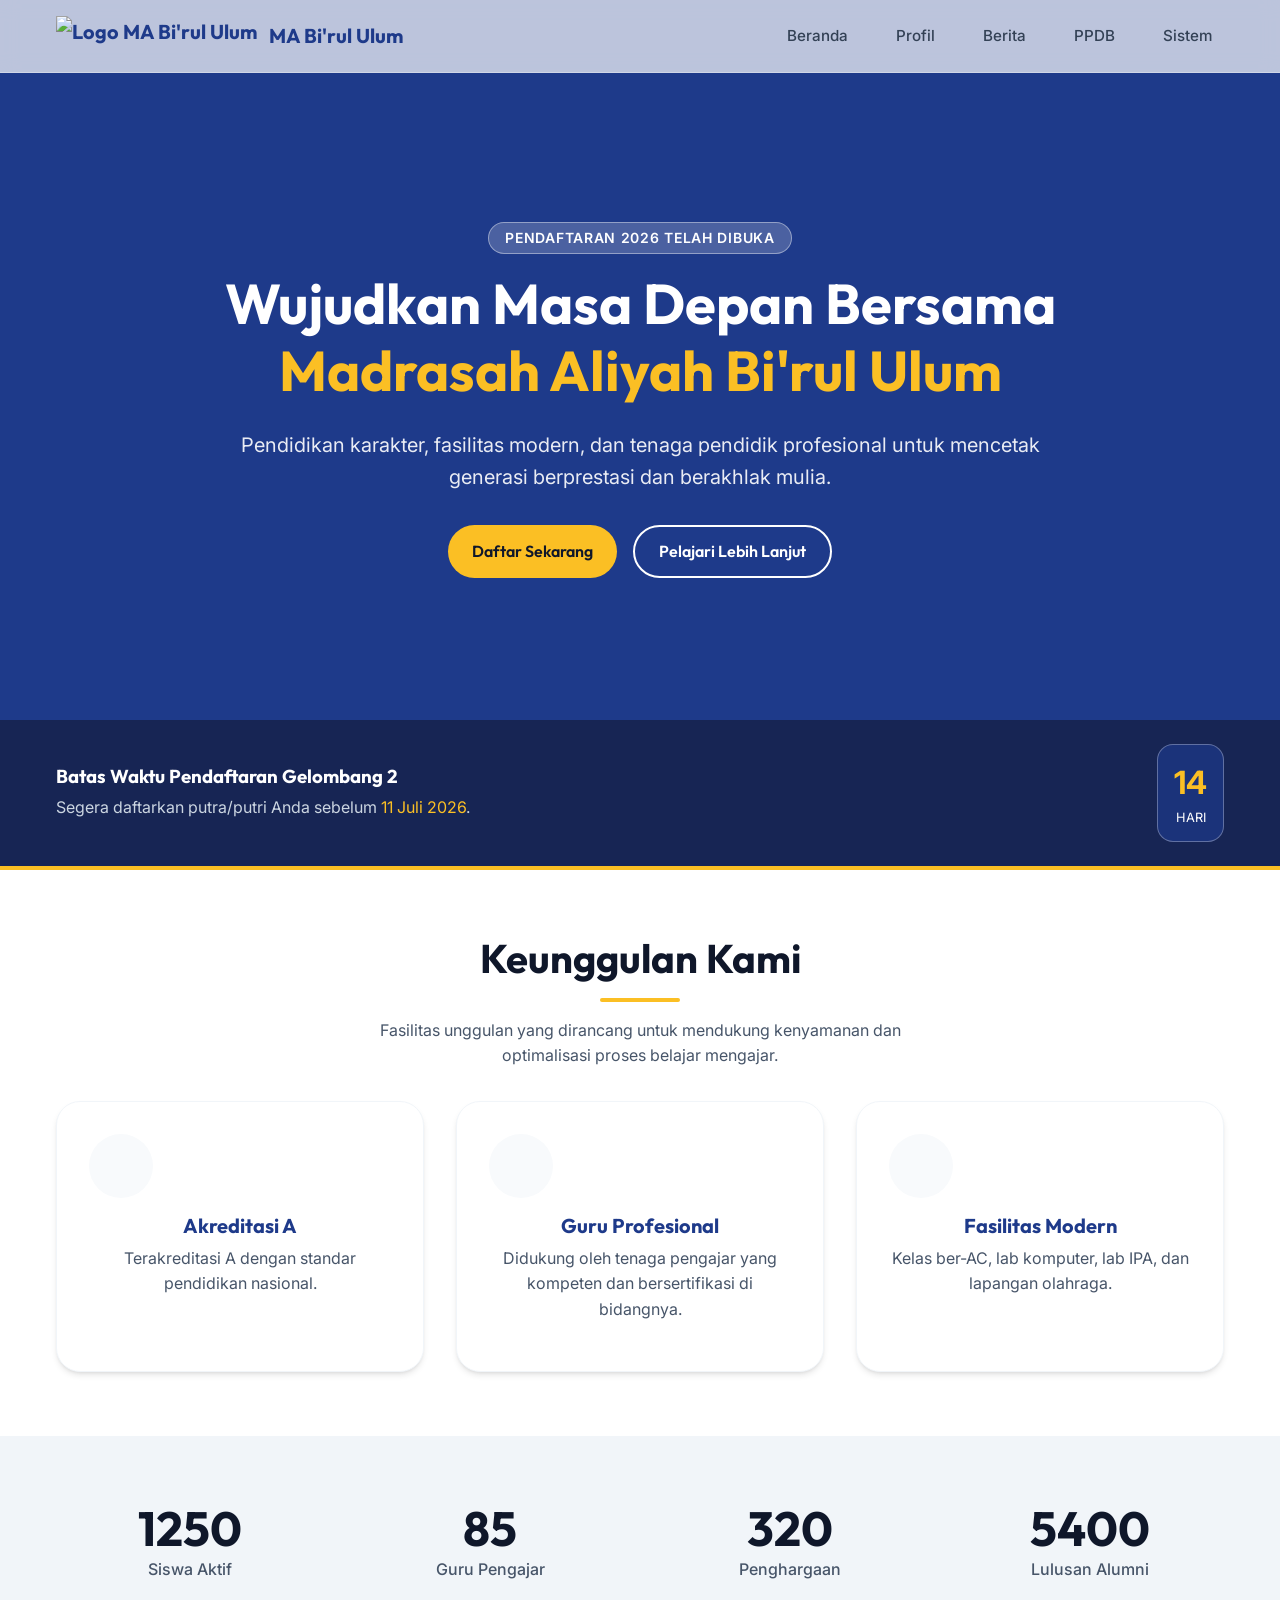
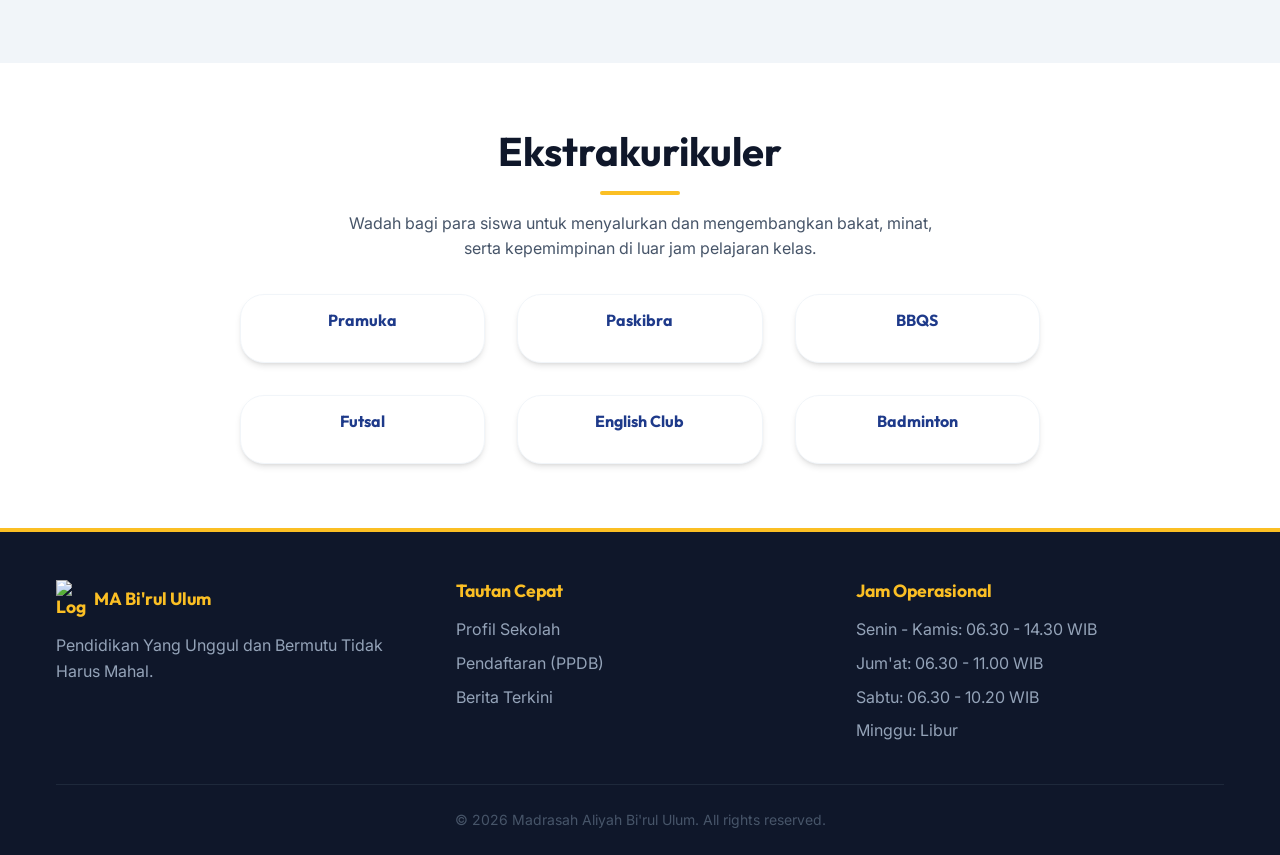
==== index.html @ 21205723 "perubahan" ====
<!DOCTYPE html>
<html lang="id">
<head>
  <meta charset="UTF-8">
  <meta name="viewport" content="width=device-width, initial-scale=1.0">
  <title>MA Bi'rul Ulum | Website Resmi Madrasah</title>
  <meta name="description" content="Pendidikan karakter, fasilitas modern, dan tenaga pendidik profesional untuk mencetak generasi berprestasi dan berakhlak mulia.">
  
  <!-- CSS -->
  <link rel="stylesheet" href="assets/css/variables.css">
  <link rel="stylesheet" href="assets/css/reset.css">
  <link rel="stylesheet" href="assets/css/layout.css">
  <link rel="stylesheet" href="assets/css/components.css">
  <link rel="stylesheet" href="assets/css/animations.css">
  <link rel="stylesheet" href="assets/css/pages/home.css">

  <!-- Phosphor Icons (Optional for icons, using CDN for now since it's just a font) -->
  <script src="https://unpkg.com/@phosphor-icons/web"></script>
</head>
<body>

  <!-- NAVBAR -->
  <nav class="navbar" id="navbar">
    <div class="container">
      <a href="index.html" class="nav-brand">
        <img src="https://res.cloudinary.com/dkfcuwuas/image/upload/q_auto,f_auto/icon-mabu_yuwogg.png" alt="Logo MA Bi'rul Ulum">
        <span>MA Bi'rul Ulum</span>
      </a>
      <div class="nav-menu">
        <a href="index.html" class="nav-link">Beranda</a>
        <a href="profil.html" class="nav-link">Profil</a>
        <a href="berita.html" class="nav-link">Berita</a>
        <a href="ppdb.html" class="nav-link">PPDB</a>
        <a href="administrasi/index.html" class="nav-link">Sistem</a>
      </div>
    </div>
  </nav>

  <main>
    <!-- HERO SECTION -->
    <section class="hero section section-dark hero-bg-animate" style="background-image: linear-gradient(rgba(30,58,138,0.9), rgba(30,58,138,0.8)), url('https://res.cloudinary.com/dkfcuwuas/image/upload/q_auto,f_auto/bg-school_mbrtla.jpg'); background-size: cover; padding-top: calc(var(--space-16) + 80px); min-height: 80vh; display: flex; align-items: center; justify-content: center; text-align: center;">
      <div class="container animate-fade-up">
        <div class="badge badge-glass mb-4">PENDAFTARAN 2026 TELAH DIBUKA</div>
        <h1 style="font-size: 3.5rem; margin-bottom: var(--space-6);">Wujudkan Masa Depan Bersama <br><span class="text-secondary">Madrasah Aliyah Bi'rul Ulum</span></h1>
        <p style="font-size: 1.25rem; max-width: 800px; margin: 0 auto var(--space-8); opacity: 0.9;">Pendidikan karakter, fasilitas modern, dan tenaga pendidik profesional untuk mencetak generasi berprestasi dan berakhlak mulia.</p>
        <div class="d-flex justify-center gap-2">
          <a href="ppdb.html" class="btn btn-secondary">Daftar Sekarang</a>
          <a href="profil.html" class="btn btn-outline-white">Pelajari Lebih Lanjut</a>
        </div>
      </div>
    </section>

    <!-- COUNTDOWN SECTION -->
    <section class="section" style="background-color: var(--primary-dark); color: white; padding: var(--space-6) 0; border-bottom: 4px solid var(--secondary);">
      <div class="container d-flex align-center justify-between" style="flex-wrap: wrap; gap: var(--space-4);">
        <div>
          <h3 style="color: white; margin-bottom: var(--space-2);"><i class="ph ph-bell-ringing text-secondary"></i> Batas Waktu Pendaftaran Gelombang 2</h3>
          <p style="margin: 0; color: var(--gray-300);">Segera daftarkan putra/putri Anda sebelum <span class="text-secondary">11 Juli 2026</span>.</p>
        </div>
        <div class="d-flex gap-2">
          <div style="background: var(--glass-bg-dark); padding: var(--space-3) var(--space-4); border-radius: var(--radius-xl); text-align: center; border: 1px solid var(--glass-border);">
            <div style="font-size: 2rem; font-weight: bold; color: var(--secondary);">14</div>
            <div style="font-size: 0.8rem; text-transform: uppercase;">Hari</div>
          </div>
          <!-- Additional countdown blocks can be added via JS -->
        </div>
      </div>
    </section>

    <!-- INFO CEPAT -->
    <section class="section section-light">
      <div class="container text-center">
        <h2 style="font-size: 2.5rem; margin-bottom: var(--space-2);">Keunggulan Kami</h2>
        <div class="separator"></div>
        <p style="margin-bottom: var(--space-8); max-width: 600px; margin-left: auto; margin-right: auto;">Fasilitas unggulan yang dirancang untuk mendukung kenyamanan dan optimalisasi proses belajar mengajar.</p>
        
        <div class="grid grid-cols-3 gap-4 mt-8">
          <div class="card">
            <div class="card-icon mx-auto"><i class="ph ph-medal"></i></div>
            <h3 class="card-title text-primary">Akreditasi A</h3>
            <p>Terakreditasi A dengan standar pendidikan nasional.</p>
          </div>
          <div class="card">
            <div class="card-icon mx-auto"><i class="ph ph-chalkboard-teacher"></i></div>
            <h3 class="card-title text-primary">Guru Profesional</h3>
            <p>Didukung oleh tenaga pengajar yang kompeten dan bersertifikasi di bidangnya.</p>
          </div>
          <div class="card">
            <div class="card-icon mx-auto"><i class="ph ph-desktop"></i></div>
            <h3 class="card-title text-primary">Fasilitas Modern</h3>
            <p>Kelas ber-AC, lab komputer, lab IPA, dan lapangan olahraga.</p>
          </div>
        </div>
      </div>
    </section>

    <!-- STATISTIK -->
    <section class="section" style="background-color: var(--gray-100);">
      <div class="container">
        <div class="grid grid-cols-4 gap-4 text-center">
          <div>
            <i class="ph ph-users-three text-primary" style="font-size: 2.5rem;"></i>
            <h3 style="font-size: 3rem; margin-bottom: 0;">1250</h3>
            <p style="font-weight: 500;">Siswa Aktif</p>
          </div>
          <div>
            <i class="ph ph-chalkboard-teacher text-primary" style="font-size: 2.5rem;"></i>
            <h3 style="font-size: 3rem; margin-bottom: 0;">85</h3>
            <p style="font-weight: 500;">Guru Pengajar</p>
          </div>
          <div>
            <i class="ph ph-trophy text-primary" style="font-size: 2.5rem;"></i>
            <h3 style="font-size: 3rem; margin-bottom: 0;">320</h3>
            <p style="font-weight: 500;">Penghargaan</p>
          </div>
          <div>
            <i class="ph ph-student text-primary" style="font-size: 2.5rem;"></i>
            <h3 style="font-size: 3rem; margin-bottom: 0;">5400</h3>
            <p style="font-weight: 500;">Lulusan Alumni</p>
          </div>
        </div>
      </div>
    </section>

    <!-- EKSKUL -->
    <section class="section section-light">
      <div class="container text-center">
        <h2 style="font-size: 2.5rem; margin-bottom: var(--space-2);">Ekstrakurikuler</h2>
        <div class="separator"></div>
        <p style="margin-bottom: var(--space-8); max-width: 600px; margin-left: auto; margin-right: auto;">Wadah bagi para siswa untuk menyalurkan dan mengembangkan bakat, minat, serta kepemimpinan di luar jam pelajaran kelas.</p>
        
        <div class="grid grid-cols-3 gap-4" style="max-width: 800px; margin: 0 auto;">
          <div class="card text-center" style="padding: var(--space-4);">
            <h4 class="text-primary">Pramuka</h4>
          </div>
          <div class="card text-center" style="padding: var(--space-4);">
            <h4 class="text-primary">Paskibra</h4>
          </div>
          <div class="card text-center" style="padding: var(--space-4);">
            <h4 class="text-primary">BBQS</h4>
          </div>
          <div class="card text-center" style="padding: var(--space-4);">
            <h4 class="text-primary">Futsal</h4>
          </div>
          <div class="card text-center" style="padding: var(--space-4);">
            <h4 class="text-primary">English Club</h4>
          </div>
          <div class="card text-center" style="padding: var(--space-4);">
            <h4 class="text-primary">Badminton</h4>
          </div>
        </div>
      </div>
    </section>
  </main>

  <!-- FOOTER -->
  <footer class="footer">
    <div class="container">
      <div class="footer-grid">
        <div>
          <h4 class="footer-heading" style="display: flex; align-items: center; gap: 8px;">
            <img src="https://res.cloudinary.com/dkfcuwuas/image/upload/q_auto,f_auto/icon-mabu_yuwogg.png" alt="Logo" style="width: 30px;"> MA Bi'rul Ulum
          </h4>
          <p style="color: var(--gray-400);">Pendidikan Yang Unggul dan Bermutu Tidak Harus Mahal.</p>
        </div>
        <div>
          <h4 class="footer-heading">Tautan Cepat</h4>
          <ul class="footer-links">
            <li><a href="profil.html">Profil Sekolah</a></li>
            <li><a href="ppdb.html">Pendaftaran (PPDB)</a></li>
            <li><a href="berita.html">Berita Terkini</a></li>
          </ul>
        </div>
        <div>
          <h4 class="footer-heading">Jam Operasional</h4>
          <ul class="footer-links">
            <li><span style="color: var(--gray-400);">Senin - Kamis: 06.30 - 14.30 WIB</span></li>
            <li><span style="color: var(--gray-400);">Jum'at: 06.30 - 11.00 WIB</span></li>
            <li><span style="color: var(--gray-400);">Sabtu: 06.30 - 10.20 WIB</span></li>
            <li><span style="color: var(--gray-400);">Minggu: Libur</span></li>
          </ul>
        </div>
      </div>
      <div class="footer-bottom">
        <p style="margin: 0;">&copy; 2026 Madrasah Aliyah Bi'rul Ulum. All rights reserved.</p>
      </div>
    </div>
  </footer>

  <script src="assets/js/core.js"></script>
</body>
</html>
---- assets/css/variables.css ----
/* =========================================
   CSS VARIABLES (DESIGN TOKENS)
   ========================================= */

@import url('https://fonts.googleapis.com/css2?family=Outfit:wght@300;400;500;600;700;800&family=Inter:wght@400;500;600&display=swap');

:root {
  /* Colors */
  --primary: #1e3a8a; /* Deep Blue */
  --primary-light: #3b82f6; 
  --primary-dark: #172554;
  --secondary: #fbbf24; /* Amber/Yellow */
  --secondary-hover: #f59e0b;
  
  /* Neutral / Gray */
  --gray-50: #f8fafc;
  --gray-100: #f1f5f9;
  --gray-200: #e2e8f0;
  --gray-300: #cbd5e1;
  --gray-400: #94a3b8;
  --gray-500: #64748b;
  --gray-600: #475569;
  --gray-700: #334155;
  --gray-800: #1e293b;
  --gray-900: #0f172a;

  /* Backgrounds */
  --bg-main: var(--gray-50);
  --bg-surface: #ffffff;
  
  /* Glassmorphism */
  --glass-bg: rgba(255, 255, 255, 0.7);
  --glass-border: rgba(255, 255, 255, 0.3);
  --glass-bg-dark: rgba(30, 58, 138, 0.7); /* Primary colored glass */
  
  /* Typography */
  --font-heading: 'Outfit', sans-serif;
  --font-body: 'Inter', sans-serif;
  
  /* Spacing */
  --space-1: 0.25rem;
  --space-2: 0.5rem;
  --space-3: 0.75rem;
  --space-4: 1rem;
  --space-6: 1.5rem;
  --space-8: 2rem;
  --space-12: 3rem;
  --space-16: 4rem;
  --space-24: 6rem;
  
  /* Borders & Radius */
  --radius-sm: 0.25rem;
  --radius-md: 0.5rem;
  --radius-lg: 0.75rem;
  --radius-xl: 1rem;
  --radius-2xl: 1.5rem;
  --radius-full: 9999px;
  
  /* Shadows */
  --shadow-sm: 0 1px 2px 0 rgb(0 0 0 / 0.05);
  --shadow-md: 0 4px 6px -1px rgb(0 0 0 / 0.1), 0 2px 4px -2px rgb(0 0 0 / 0.1);
  --shadow-lg: 0 10px 15px -3px rgb(0 0 0 / 0.1), 0 4px 6px -4px rgb(0 0 0 / 0.1);
  --shadow-xl: 0 20px 25px -5px rgb(0 0 0 / 0.1), 0 8px 10px -6px rgb(0 0 0 / 0.1);
  --shadow-colored: 0 10px 25px -5px rgba(30, 58, 138, 0.3);
  
  /* Transitions */
  --transition-fast: 150ms cubic-bezier(0.4, 0, 0.2, 1);
  --transition-normal: 300ms cubic-bezier(0.4, 0, 0.2, 1);
  --transition-slow: 500ms cubic-bezier(0.4, 0, 0.2, 1);
}
---- assets/css/layout.css ----
/* =========================================
   LAYOUT (Grid, Flex, Containers)
   ========================================= */

/* Container */
.container {
  width: 100%;
  max-width: 1200px;
  margin: 0 auto;
  padding: 0 var(--space-4);
}

/* Flexbox Utilities */
.d-flex { display: flex; }
.flex-col { flex-direction: column; }
.align-center { align-items: center; }
.justify-center { justify-content: center; }
.justify-between { justify-content: space-between; }
.gap-1 { gap: var(--space-2); }
.gap-2 { gap: var(--space-4); }
.gap-3 { gap: var(--space-6); }
.gap-4 { gap: var(--space-8); }

/* Grid Utilities */
.grid { display: grid; }
.grid-cols-1 { grid-template-columns: repeat(1, 1fr); }
.grid-cols-2 { grid-template-columns: repeat(2, 1fr); }
.grid-cols-3 { grid-template-columns: repeat(3, 1fr); }
.grid-cols-4 { grid-template-columns: repeat(4, 1fr); }

@media (max-width: 768px) {
  .grid-cols-2, .grid-cols-3, .grid-cols-4 {
    grid-template-columns: 1fr;
  }
}

/* Sections */
.section {
  padding: var(--space-16) 0;
}
.section-light {
  background-color: var(--bg-surface);
}
.section-dark {
  background-color: var(--primary);
  color: white;
}
.section-dark h1, .section-dark h2, .section-dark h3, .section-dark p {
  color: white;
}

/* Header / Navbar */
.navbar {
  position: fixed;
  top: 0;
  width: 100%;
  background: var(--glass-bg);
  backdrop-filter: blur(10px);
  -webkit-backdrop-filter: blur(10px);
  border-bottom: 1px solid var(--glass-border);
  z-index: 1000;
  padding: var(--space-4) 0;
  transition: all var(--transition-normal);
}

.navbar .container {
  display: flex;
  justify-content: space-between;
  align-items: center;
}

.nav-brand {
  display: flex;
  align-items: center;
  gap: var(--space-3);
  font-family: var(--font-heading);
  font-size: 1.25rem;
  font-weight: 700;
  color: var(--primary);
}

.nav-brand img {
  height: 40px;
  width: auto;
}

.nav-menu {
  display: flex;
  gap: var(--space-6);
  align-items: center;
}

.nav-link {
  color: var(--gray-700);
  font-weight: 500;
  font-size: 0.95rem;
  padding: var(--space-2) var(--space-3);
  border-radius: var(--radius-md);
  transition: all var(--transition-fast);
}

.nav-link:hover {
  color: var(--primary);
  background-color: var(--gray-100);
}

/* Footer */
.footer {
  background-color: var(--gray-900);
  color: var(--gray-300);
  padding: var(--space-12) 0 var(--space-6);
  border-top: 4px solid var(--secondary);
}

.footer-grid {
  display: grid;
  grid-template-columns: repeat(auto-fit, minmax(250px, 1fr));
  gap: var(--space-8);
  margin-bottom: var(--space-8);
}

.footer-heading {
  color: var(--secondary);
  font-size: 1.1rem;
  margin-bottom: var(--space-4);
}

.footer-links li {
  margin-bottom: var(--space-2);
}

.footer-links a {
  color: var(--gray-400);
}
.footer-links a:hover {
  color: var(--secondary);
}

.footer-bottom {
  text-align: center;
  padding-top: var(--space-6);
  border-top: 1px solid var(--gray-800);
  font-size: 0.875rem;
}
---- assets/css/components.css ----
/* =========================================
   COMPONENTS (Buttons, Cards, Forms)
   ========================================= */

/* --- Buttons --- */
.btn {
  display: inline-flex;
  align-items: center;
  justify-content: center;
  gap: var(--space-2);
  padding: 0.75rem 1.5rem;
  font-family: var(--font-heading);
  font-weight: 600;
  border-radius: var(--radius-full);
  transition: all var(--transition-normal);
  text-align: center;
  white-space: nowrap;
}

.btn:active {
  transform: scale(0.97);
}

.btn-primary {
  background-color: var(--primary);
  color: white;
  box-shadow: var(--shadow-colored);
}
.btn-primary:hover {
  background-color: var(--primary-light);
  transform: translateY(-2px);
  box-shadow: 0 15px 30px -5px rgba(59, 130, 246, 0.4);
  color: white;
}

.btn-secondary {
  background-color: var(--secondary);
  color: var(--gray-900);
}
.btn-secondary:hover {
  background-color: var(--secondary-hover);
  transform: translateY(-2px);
  color: var(--gray-900);
}

.btn-outline {
  background-color: transparent;
  border: 2px solid var(--primary);
  color: var(--primary);
}
.btn-outline:hover {
  background-color: var(--primary);
  color: white;
}
.btn-outline-white {
  background-color: transparent;
  border: 2px solid white;
  color: white;
}
.btn-outline-white:hover {
  background-color: white;
  color: var(--primary);
}

/* --- Cards --- */
.card {
  background: var(--bg-surface);
  border-radius: var(--radius-2xl);
  padding: var(--space-8);
  box-shadow: var(--shadow-md);
  border: 1px solid var(--gray-100);
  transition: all var(--transition-normal);
  position: relative;
  overflow: hidden;
}

.card:hover {
  box-shadow: var(--shadow-xl);
  transform: translateY(-5px);
  border-color: var(--gray-200);
}

/* Card Icon Header */
.card-icon {
  width: 4rem;
  height: 4rem;
  background-color: var(--gray-50);
  color: var(--primary-light);
  border-radius: var(--radius-full);
  display: flex;
  align-items: center;
  justify-content: center;
  font-size: 1.75rem;
  margin-bottom: var(--space-4);
  transition: all var(--transition-normal);
}

.card:hover .card-icon {
  background-color: var(--primary);
  color: white;
  transform: rotate(5deg) scale(1.1);
}

.card-title {
  font-size: 1.25rem;
  margin-bottom: var(--space-2);
}

/* --- Forms --- */
.form-group {
  margin-bottom: var(--space-4);
}

.form-label {
  display: block;
  font-weight: 500;
  margin-bottom: var(--space-2);
  color: var(--gray-700);
  font-size: 0.875rem;
}

.form-input {
  width: 100%;
  padding: 0.75rem 1rem;
  border: 1px solid var(--gray-300);
  border-radius: var(--radius-xl);
  outline: none;
  background: var(--bg-surface);
  transition: all var(--transition-fast);
}

.form-input:focus {
  border-color: var(--primary-light);
  box-shadow: 0 0 0 3px rgba(59, 130, 246, 0.2);
}

/* --- Badges --- */
.badge {
  display: inline-block;
  padding: 0.25rem 1rem;
  border-radius: var(--radius-full);
  font-size: 0.875rem;
  font-weight: 600;
  letter-spacing: 0.05em;
}
.badge-glass {
  background-color: rgba(255, 255, 255, 0.2);
  border: 1px solid rgba(255, 255, 255, 0.4);
  backdrop-filter: blur(4px);
  color: white;
}

/* --- Utility --- */
.text-center { text-align: center; }
.text-primary { color: var(--primary); }
.text-secondary { color: var(--secondary); }
.mb-2 { margin-bottom: var(--space-2); }
.mb-4 { margin-bottom: var(--space-4); }
.mb-8 { margin-bottom: var(--space-8); }
.mt-4 { margin-top: var(--space-4); }
.mt-8 { margin-top: var(--space-8); }

/* Separator Line */
.separator {
  width: 5rem;
  height: 4px;
  background-color: var(--secondary);
  border-radius: var(--radius-full);
  margin: var(--space-4) auto;
}
---- assets/css/animations.css ----
/* =========================================
   ANIMATIONS (Keyframes, Micro-interactions)
   ========================================= */

/* Fade In Up */
@keyframes fadeInUp {
  from {
    opacity: 0;
    transform: translateY(20px);
  }
  to {
    opacity: 1;
    transform: translateY(0);
  }
}

.animate-fade-up {
  animation: fadeInUp 0.6s ease-out forwards;
}

.delay-100 { animation-delay: 100ms; }
.delay-200 { animation-delay: 200ms; }
.delay-300 { animation-delay: 300ms; }

/* Pulse */
@keyframes pulseGlow {
  0% { box-shadow: 0 0 0 0 rgba(59, 130, 246, 0.4); }
  70% { box-shadow: 0 0 0 10px rgba(59, 130, 246, 0); }
  100% { box-shadow: 0 0 0 0 rgba(59, 130, 246, 0); }
}

.animate-pulse-glow {
  animation: pulseGlow 2s infinite;
}

/* Float */
@keyframes float {
  0% { transform: translateY(0px); }
  50% { transform: translateY(-10px); }
  100% { transform: translateY(0px); }
}

.animate-float {
  animation: float 4s ease-in-out infinite;
}

/* Scroll Infinity (Marquee) */
@keyframes scrollInfinity {
  0% { transform: translateX(0); }
  100% { transform: translateX(calc(-250px * 7)); } /* Asumsi lebar item 250px x 7 logo */
}

.animate-scroll {
  animation: scrollInfinity 30s linear infinite;
  display: flex;
  width: max-content;
}

.animate-scroll:hover {
  animation-play-state: paused;
}

/* Hero Background Pan */
@keyframes panBg {
  0% { background-position: 0% 50%; }
  50% { background-position: 100% 50%; }
  100% { background-position: 0% 50%; }
}

.hero-bg-animate {
  background-size: 200% 200%;
  animation: panBg 15s ease infinite;
}
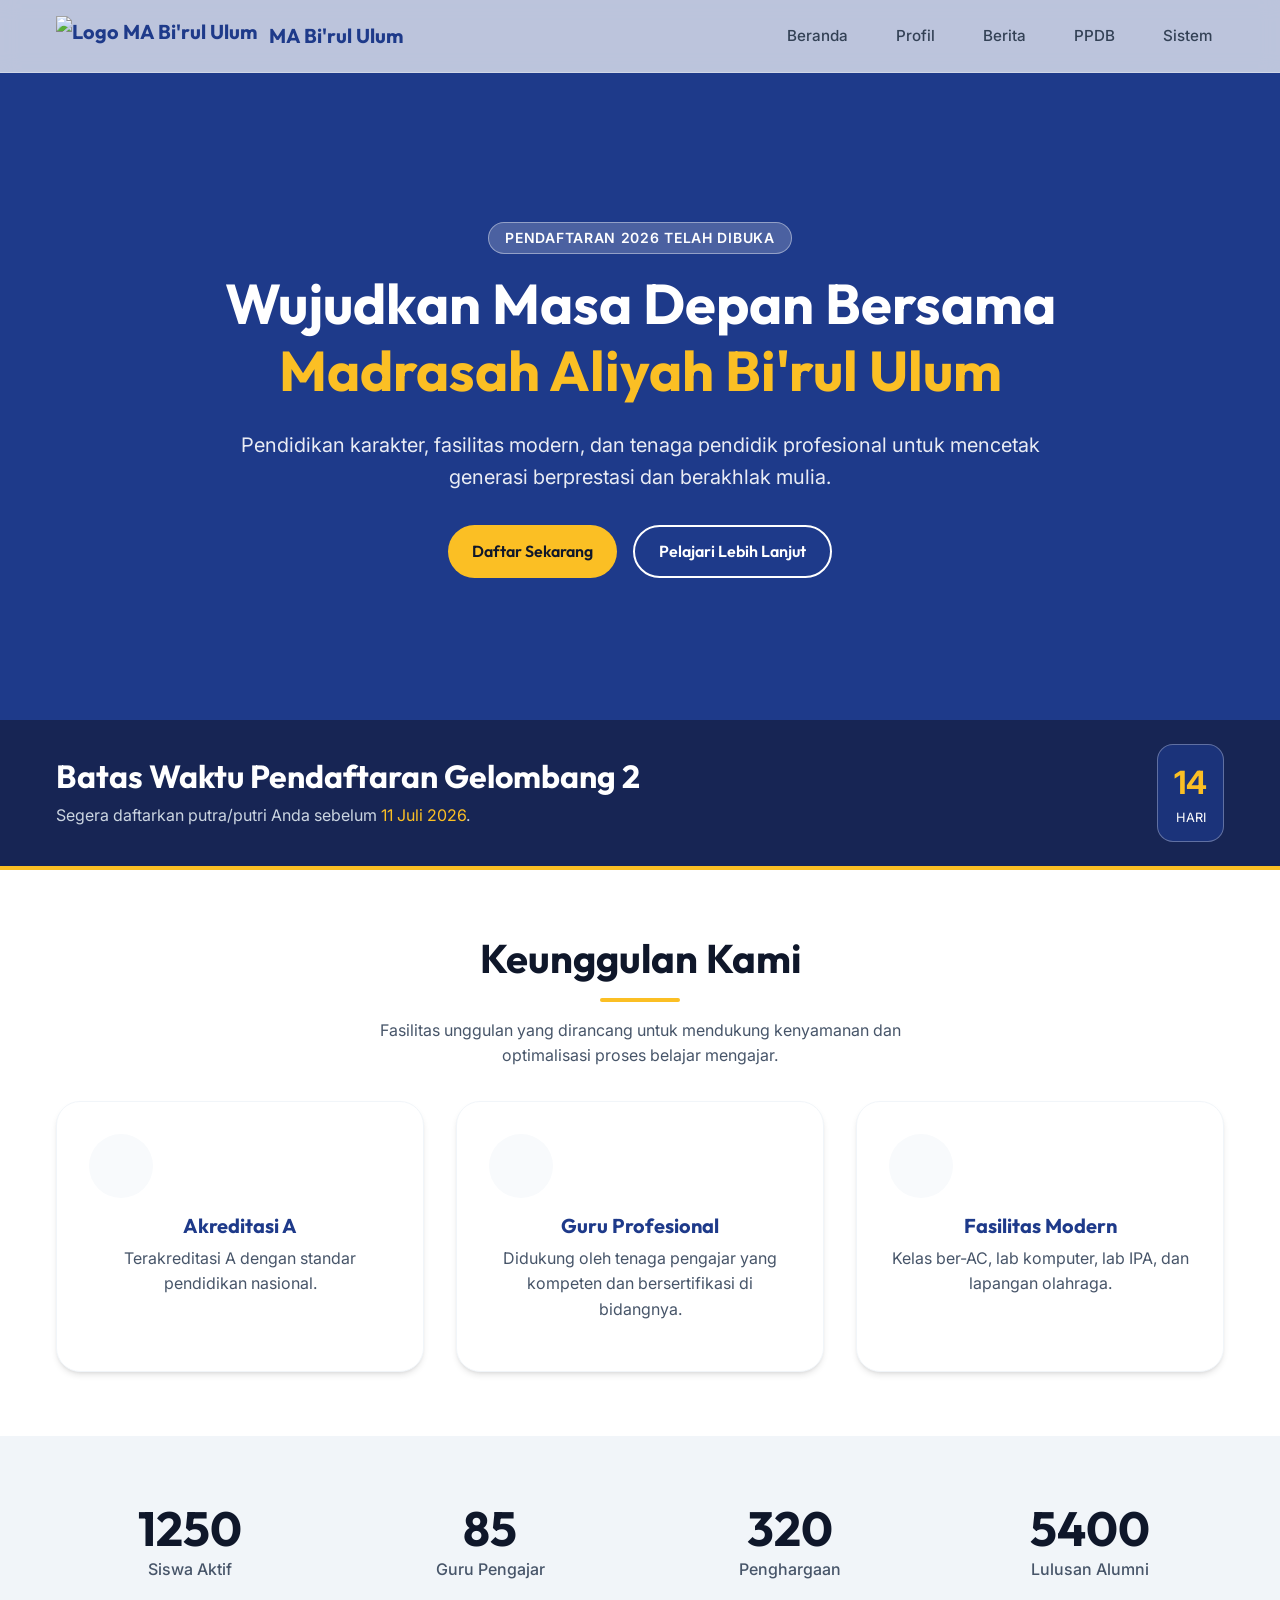
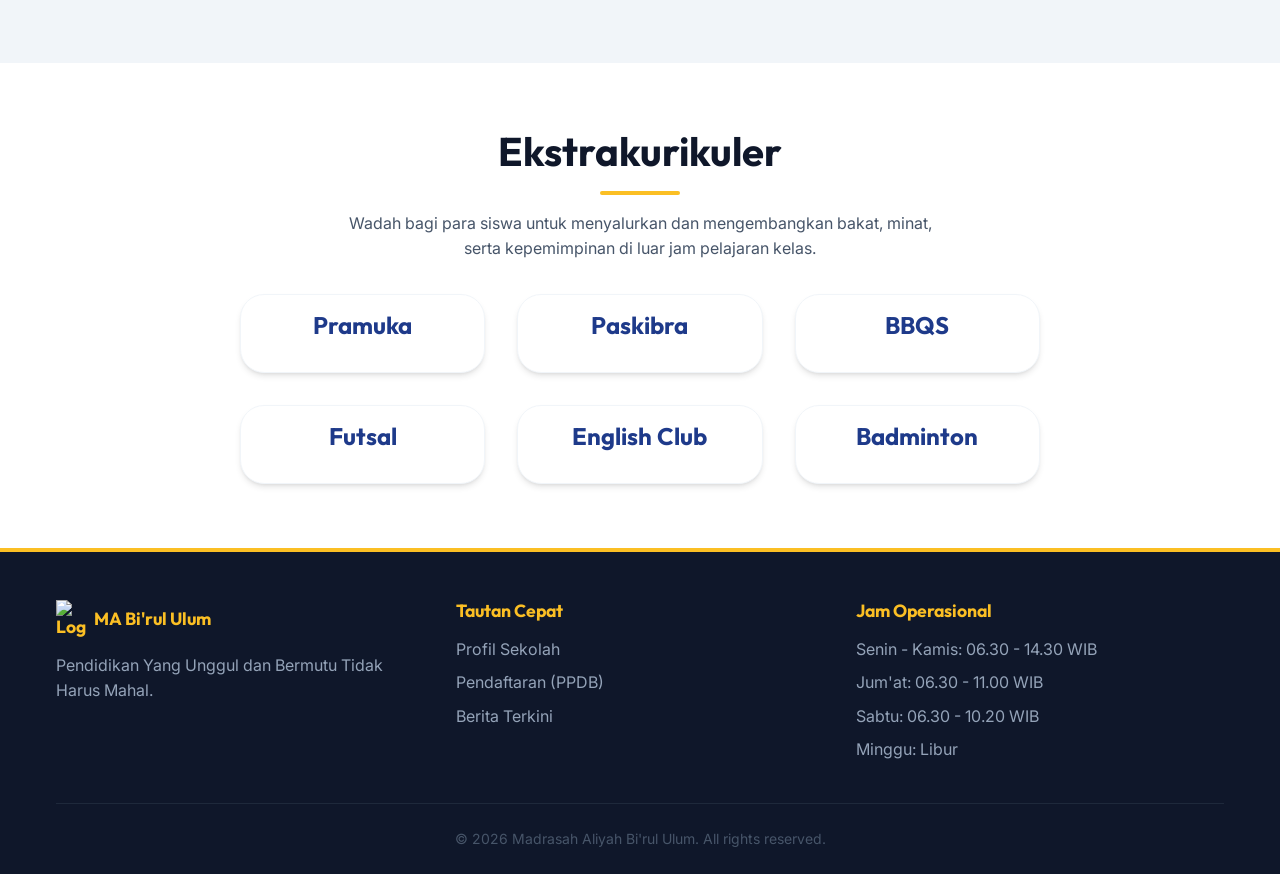
==== commit f4a266a5: "perubahan" ====
--- a/index.html
+++ b/index.html
@@ -26,6 +26,7 @@
         <img src="https://res.cloudinary.com/dkfcuwuas/image/upload/q_auto,f_auto/icon-mabu_yuwogg.png" alt="Logo MA Bi'rul Ulum">
         <span>MA Bi'rul Ulum</span>
       </a>
+      <button class="mobile-menu-btn" id="mobile-menu-btn"><i class="ph ph-list"></i></button>
       <div class="nav-menu">
         <a href="index.html" class="nav-link">Beranda</a>
         <a href="profil.html" class="nav-link">Profil</a>
@@ -41,7 +42,7 @@
     <section class="hero section section-dark hero-bg-animate" style="background-image: linear-gradient(rgba(30,58,138,0.9), rgba(30,58,138,0.8)), url('https://res.cloudinary.com/dkfcuwuas/image/upload/q_auto,f_auto/bg-school_mbrtla.jpg'); background-size: cover; padding-top: calc(var(--space-16) + 80px); min-height: 80vh; display: flex; align-items: center; justify-content: center; text-align: center;">
       <div class="container animate-fade-up">
         <div class="badge badge-glass mb-4">PENDAFTARAN 2026 TELAH DIBUKA</div>
-        <h1 style="font-size: 3.5rem; margin-bottom: var(--space-6);">Wujudkan Masa Depan Bersama <br><span class="text-secondary">Madrasah Aliyah Bi'rul Ulum</span></h1>
+        <h1 style="margin-bottom: var(--space-6);">Wujudkan Masa Depan Bersama <br><span class="text-secondary">Madrasah Aliyah Bi'rul Ulum</span></h1>
         <p style="font-size: 1.25rem; max-width: 800px; margin: 0 auto var(--space-8); opacity: 0.9;">Pendidikan karakter, fasilitas modern, dan tenaga pendidik profesional untuk mencetak generasi berprestasi dan berakhlak mulia.</p>
         <div class="d-flex justify-center gap-2">
           <a href="ppdb.html" class="btn btn-secondary">Daftar Sekarang</a>
@@ -70,7 +71,7 @@
     <!-- INFO CEPAT -->
     <section class="section section-light">
       <div class="container text-center">
-        <h2 style="font-size: 2.5rem; margin-bottom: var(--space-2);">Keunggulan Kami</h2>
+        <h2 style="margin-bottom: var(--space-2);">Keunggulan Kami</h2>
         <div class="separator"></div>
         <p style="margin-bottom: var(--space-8); max-width: 600px; margin-left: auto; margin-right: auto;">Fasilitas unggulan yang dirancang untuk mendukung kenyamanan dan optimalisasi proses belajar mengajar.</p>
         
@@ -125,7 +126,7 @@
     <!-- EKSKUL -->
     <section class="section section-light">
       <div class="container text-center">
-        <h2 style="font-size: 2.5rem; margin-bottom: var(--space-2);">Ekstrakurikuler</h2>
+        <h2 style="margin-bottom: var(--space-2);">Ekstrakurikuler</h2>
         <div class="separator"></div>
         <p style="margin-bottom: var(--space-8); max-width: 600px; margin-left: auto; margin-right: auto;">Wadah bagi para siswa untuk menyalurkan dan mengembangkan bakat, minat, serta kepemimpinan di luar jam pelajaran kelas.</p>
         
--- a/assets/css/layout.css
+++ b/assets/css/layout.css
@@ -31,6 +31,9 @@
 @media (max-width: 768px) {
   .grid-cols-2, .grid-cols-3, .grid-cols-4 {
     grid-template-columns: 1fr;
+  }
+  .section {
+    padding: var(--space-8) 0;
   }
 }
 
@@ -104,6 +107,51 @@
   background-color: var(--gray-100);
 }
 
+.mobile-menu-btn {
+  display: none;
+  font-size: 1.5rem;
+  color: var(--primary);
+  background: none;
+  border: none;
+  cursor: pointer;
+  padding: var(--space-2);
+}
+
+@media (max-width: 768px) {
+  .mobile-menu-btn {
+    display: block;
+  }
+
+  .nav-menu {
+    position: absolute;
+    top: 100%;
+    left: 0;
+    width: 100%;
+    background: var(--bg-surface);
+    flex-direction: column;
+    padding: var(--space-4) var(--space-4) var(--space-8);
+    gap: var(--space-2);
+    box-shadow: var(--shadow-md);
+    transform: translateY(-150%);
+    opacity: 0;
+    visibility: hidden;
+    transition: all var(--transition-normal);
+    border-bottom: 1px solid var(--gray-200);
+  }
+
+  .nav-menu.active {
+    transform: translateY(0);
+    opacity: 1;
+    visibility: visible;
+  }
+
+  .nav-link {
+    width: 100%;
+    text-align: center;
+    padding: var(--space-3);
+  }
+}
+
 /* Footer */
 .footer {
   background-color: var(--gray-900);
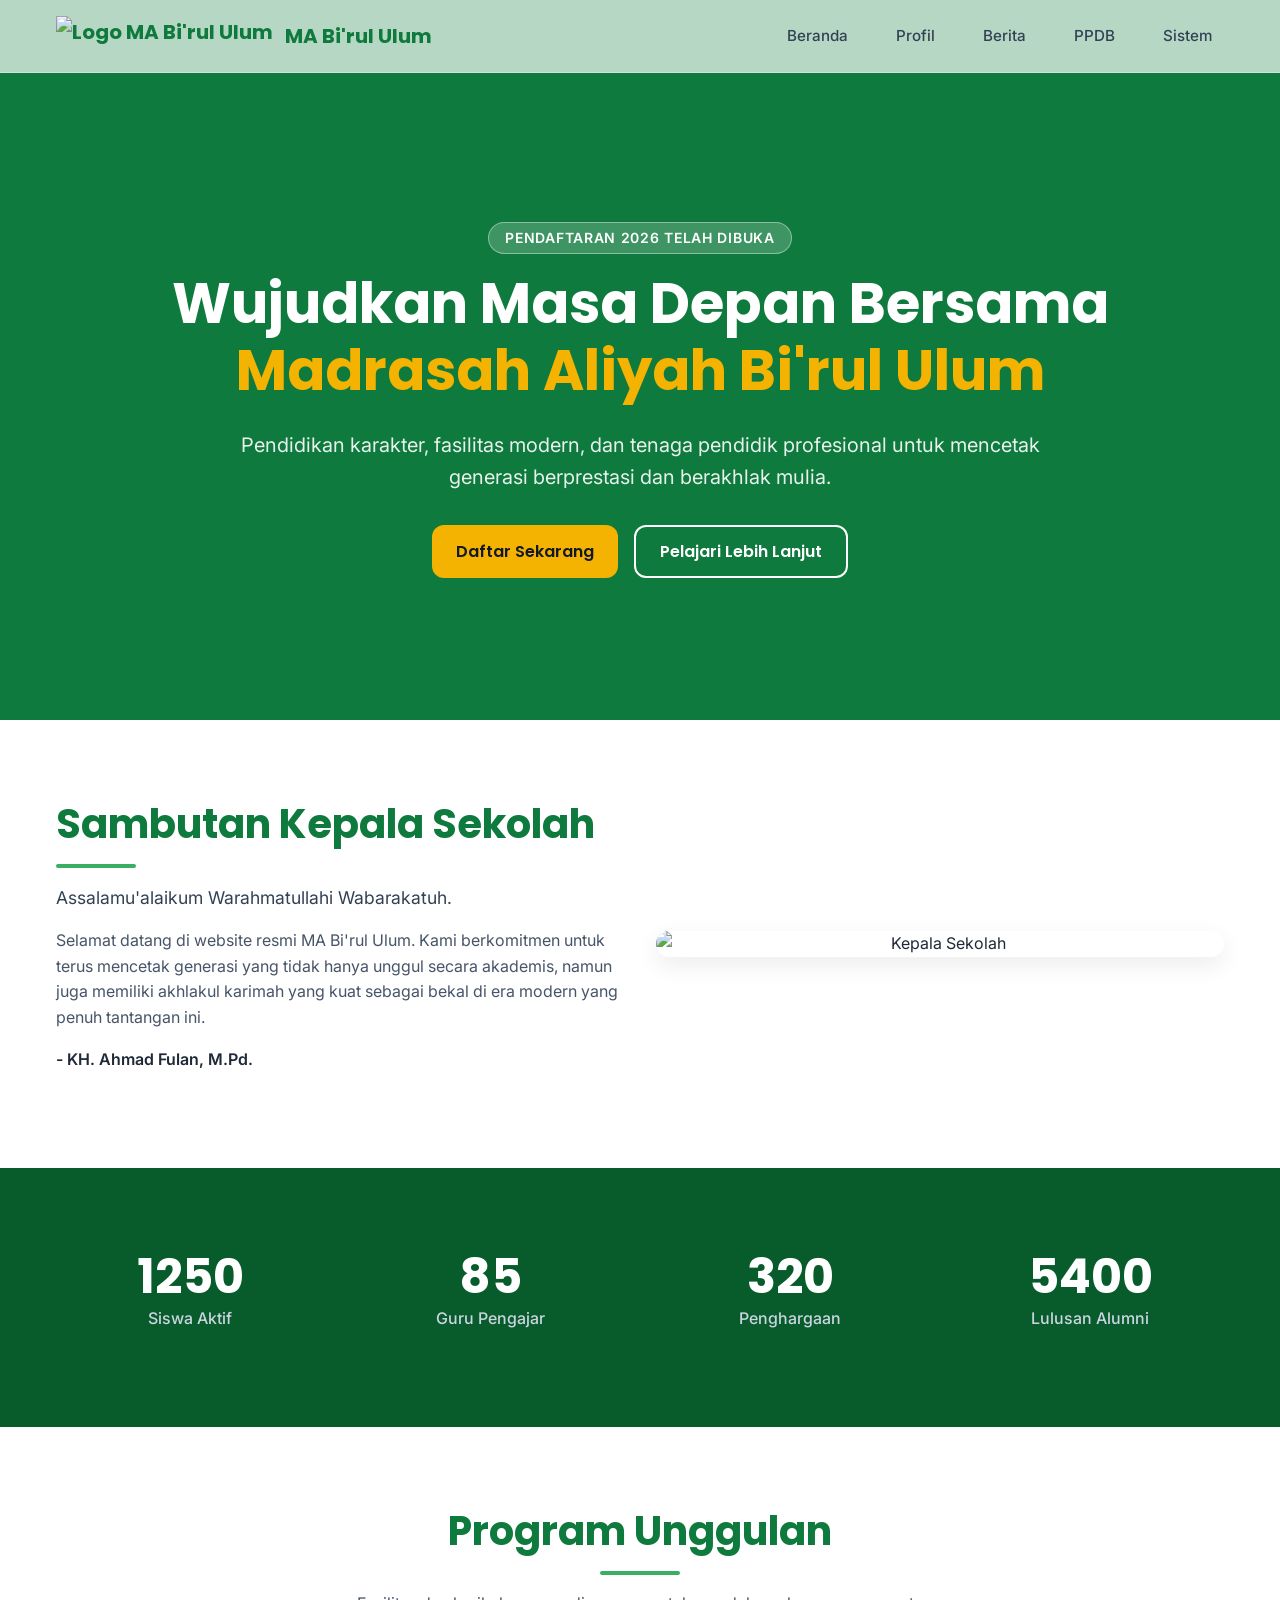
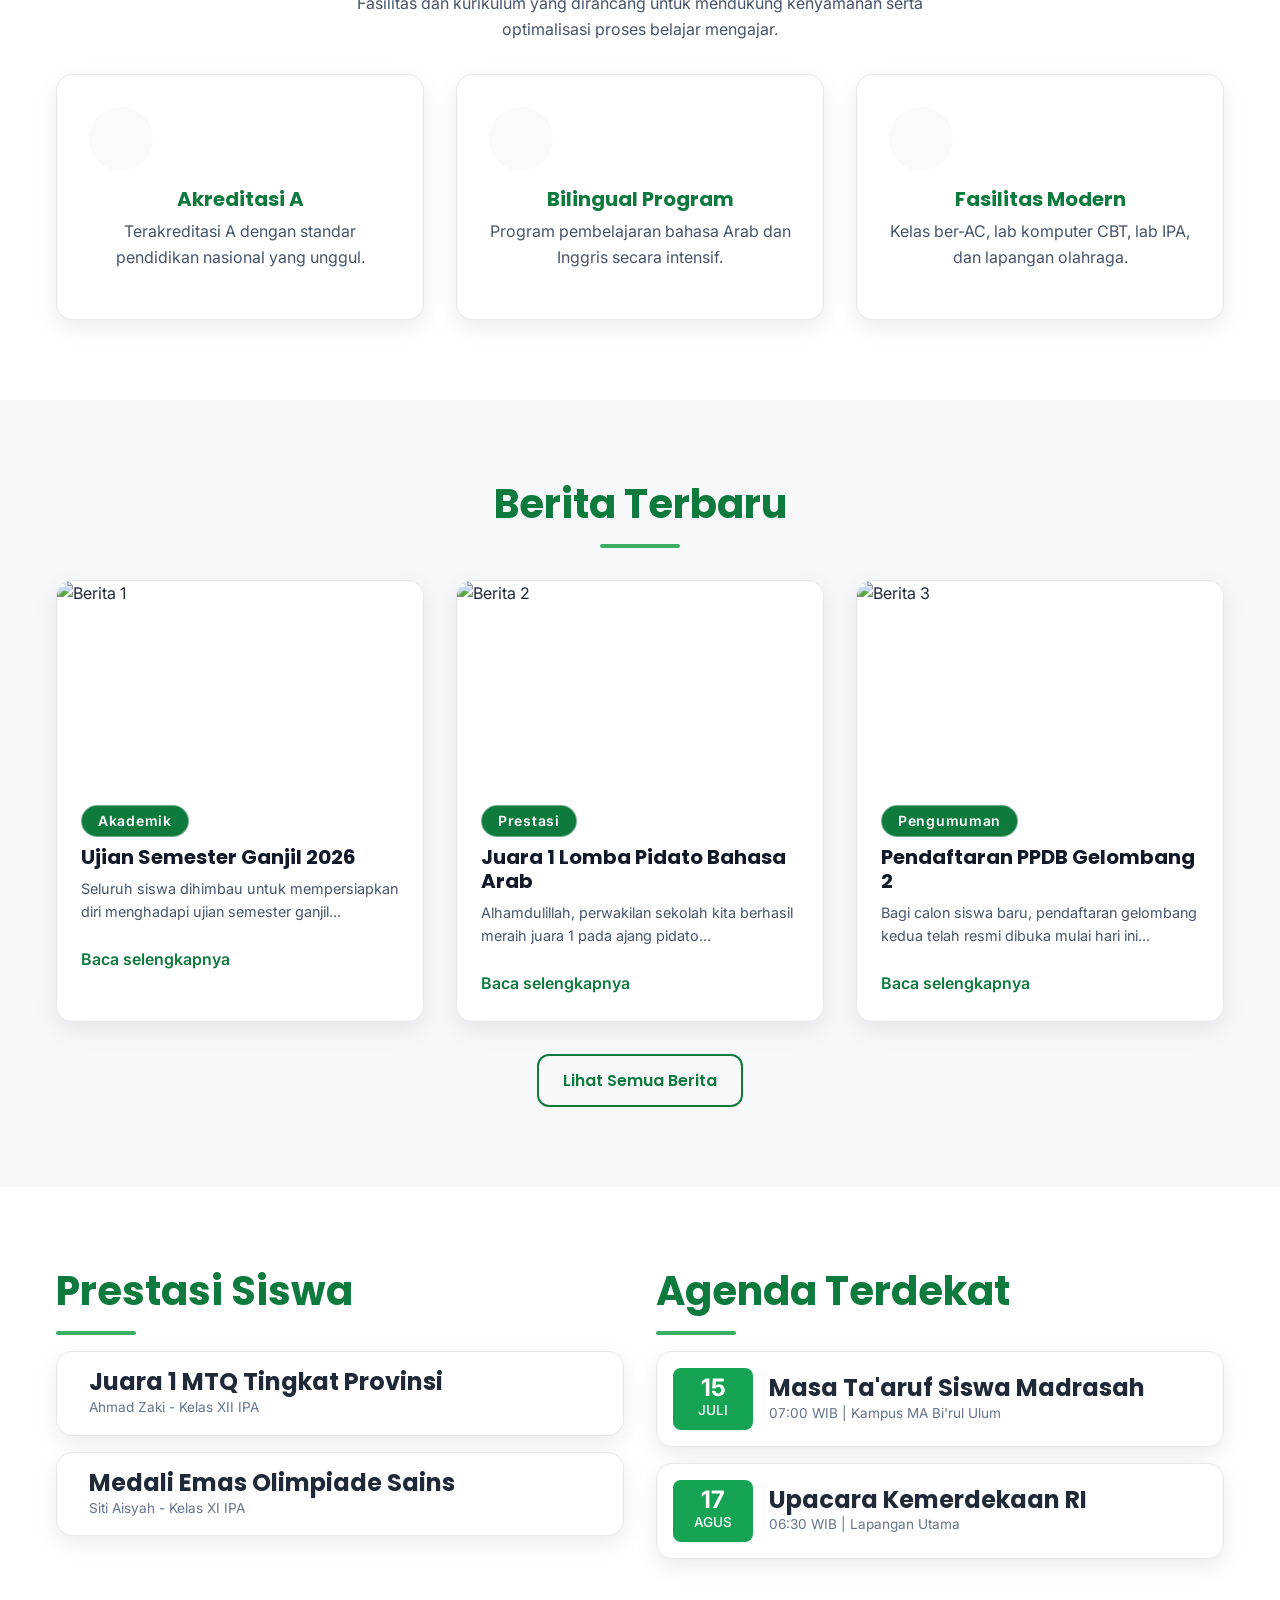
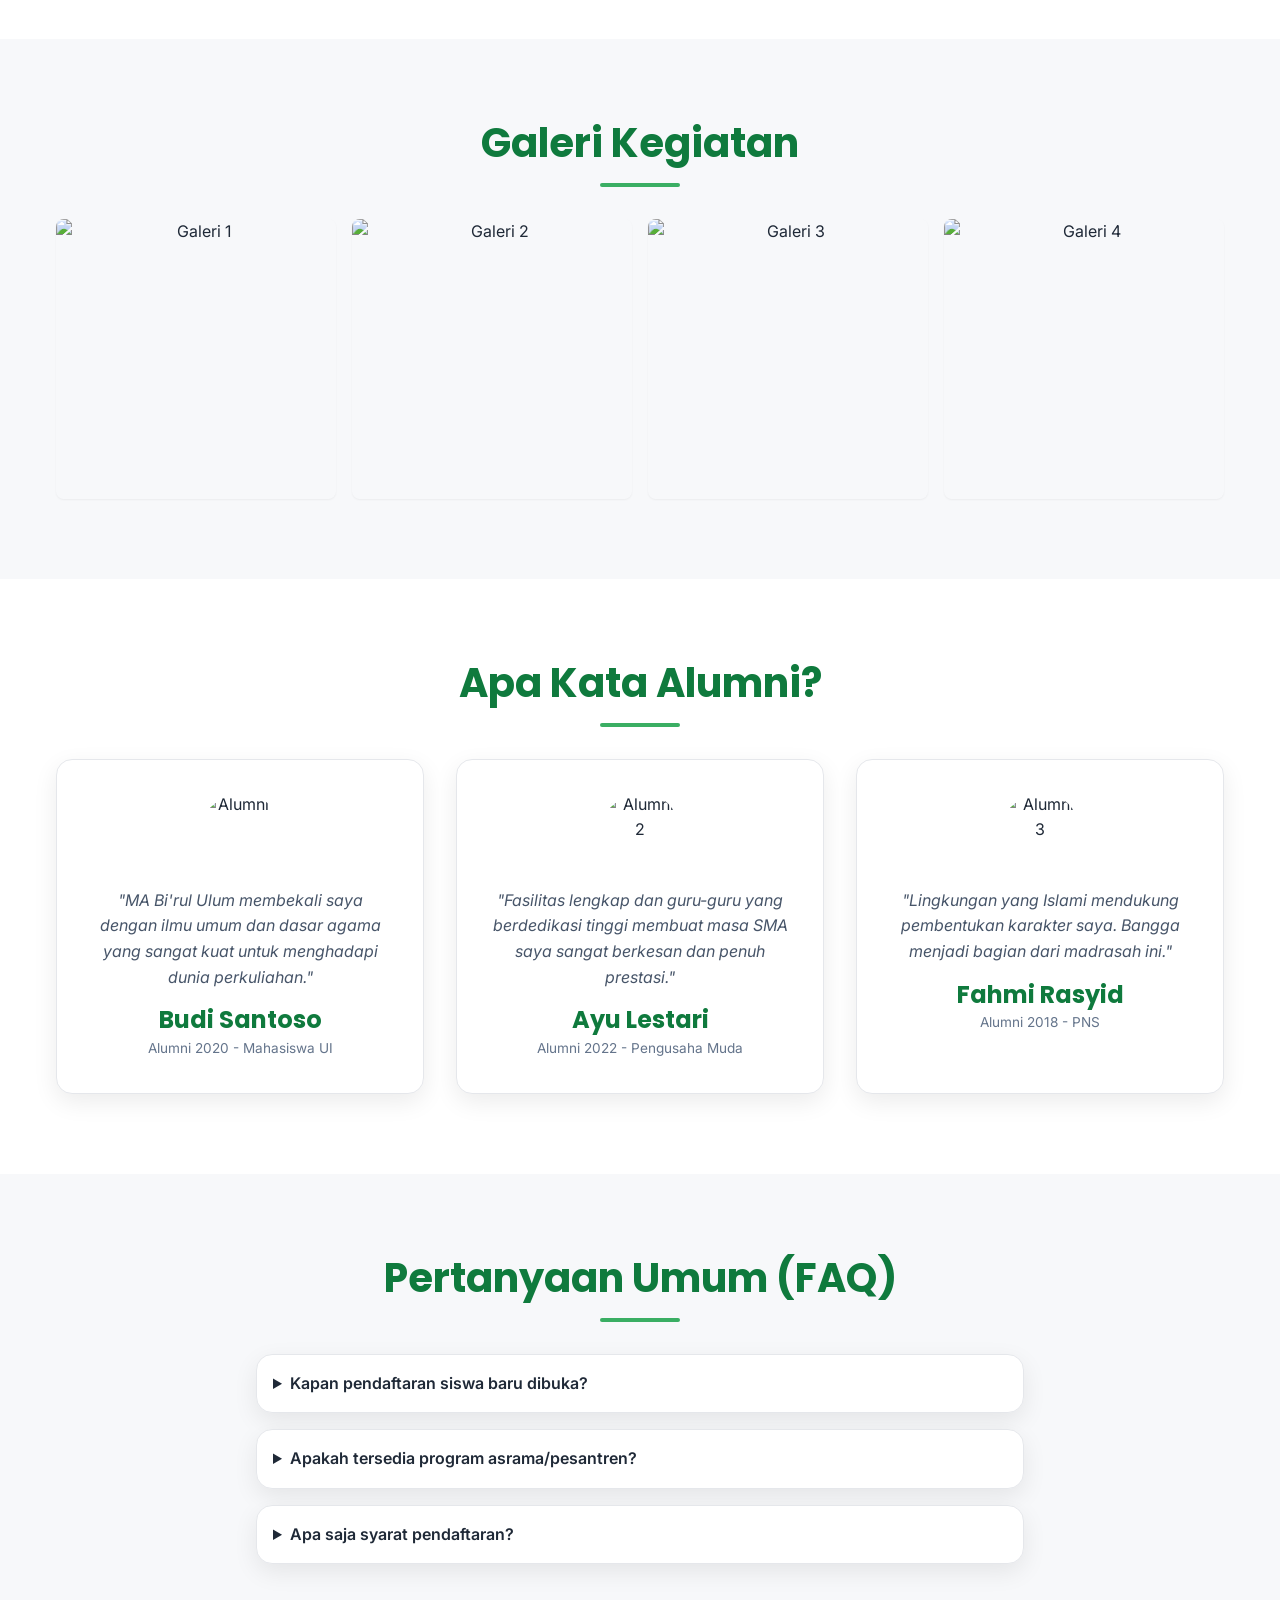
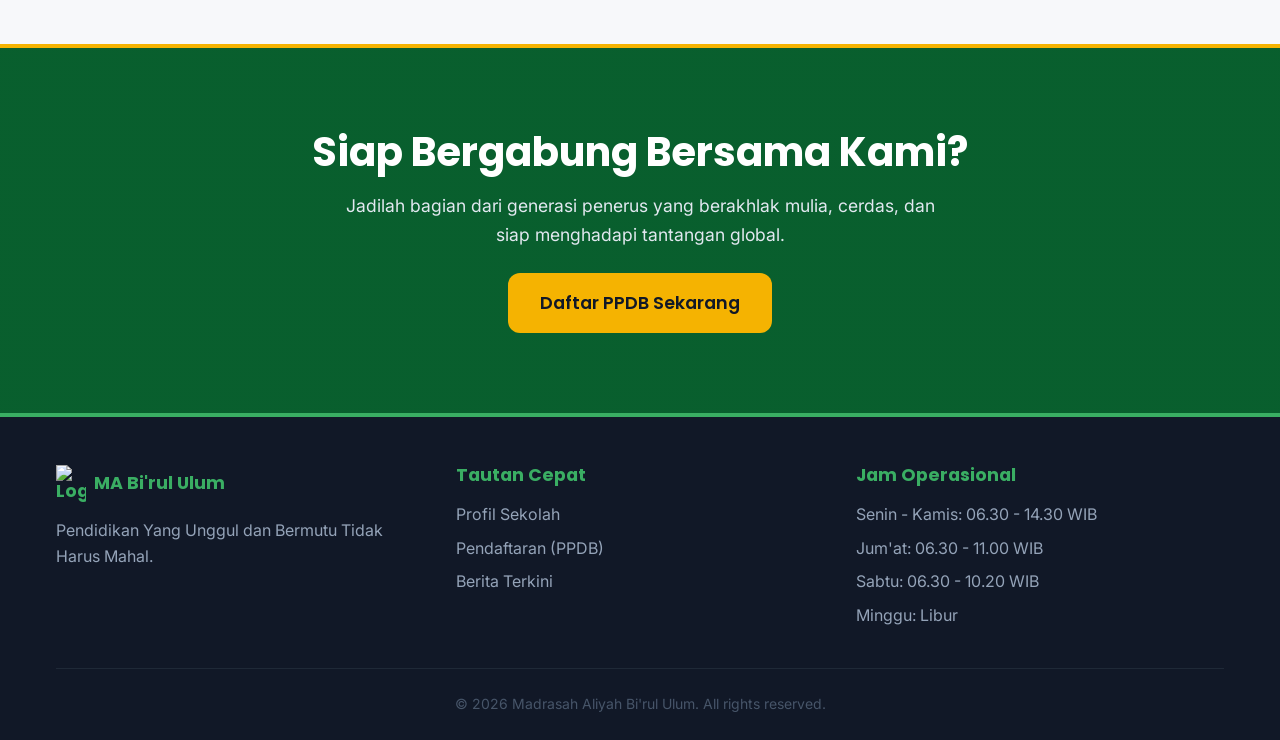
==== commit c30a5421: "perubahan" ====
--- a/index.html
+++ b/index.html
@@ -38,118 +38,261 @@
   </nav>
 
   <main>
-    <!-- HERO SECTION -->
-    <section class="hero section section-dark hero-bg-animate" style="background-image: linear-gradient(rgba(30,58,138,0.9), rgba(30,58,138,0.8)), url('https://res.cloudinary.com/dkfcuwuas/image/upload/q_auto,f_auto/bg-school_mbrtla.jpg'); background-size: cover; padding-top: calc(var(--space-16) + 80px); min-height: 80vh; display: flex; align-items: center; justify-content: center; text-align: center;">
+    <!-- 1. HERO SECTION -->
+    <section class="hero section section-dark hero-bg-animate" style="background-image: linear-gradient(rgba(15, 122, 61, 0.9), rgba(15, 122, 61, 0.8)), url('https://res.cloudinary.com/dkfcuwuas/image/upload/q_auto,f_auto/bg-school_mbrtla.jpg'); background-size: cover; padding-top: calc(80px + 80px); min-height: 80vh; display: flex; align-items: center; justify-content: center; text-align: center;">
       <div class="container animate-fade-up">
         <div class="badge badge-glass mb-4">PENDAFTARAN 2026 TELAH DIBUKA</div>
-        <h1 style="margin-bottom: var(--space-6);">Wujudkan Masa Depan Bersama <br><span class="text-secondary">Madrasah Aliyah Bi'rul Ulum</span></h1>
+        <h1 style="margin-bottom: var(--space-6);">Wujudkan Masa Depan Bersama <br><span class="text-accent" style="color: var(--accent);">Madrasah Aliyah Bi'rul Ulum</span></h1>
         <p style="font-size: 1.25rem; max-width: 800px; margin: 0 auto var(--space-8); opacity: 0.9;">Pendidikan karakter, fasilitas modern, dan tenaga pendidik profesional untuk mencetak generasi berprestasi dan berakhlak mulia.</p>
-        <div class="d-flex justify-center gap-2">
-          <a href="ppdb.html" class="btn btn-secondary">Daftar Sekarang</a>
+        <div class="d-flex justify-center gap-2 flex-wrap">
+          <a href="ppdb.html" class="btn btn-accent">Daftar Sekarang</a>
           <a href="profil.html" class="btn btn-outline-white">Pelajari Lebih Lanjut</a>
         </div>
       </div>
     </section>
 
-    <!-- COUNTDOWN SECTION -->
-    <section class="section" style="background-color: var(--primary-dark); color: white; padding: var(--space-6) 0; border-bottom: 4px solid var(--secondary);">
-      <div class="container d-flex align-center justify-between" style="flex-wrap: wrap; gap: var(--space-4);">
-        <div>
-          <h3 style="color: white; margin-bottom: var(--space-2);"><i class="ph ph-bell-ringing text-secondary"></i> Batas Waktu Pendaftaran Gelombang 2</h3>
-          <p style="margin: 0; color: var(--gray-300);">Segera daftarkan putra/putri Anda sebelum <span class="text-secondary">11 Juli 2026</span>.</p>
-        </div>
-        <div class="d-flex gap-2">
-          <div style="background: var(--glass-bg-dark); padding: var(--space-3) var(--space-4); border-radius: var(--radius-xl); text-align: center; border: 1px solid var(--glass-border);">
-            <div style="font-size: 2rem; font-weight: bold; color: var(--secondary);">14</div>
-            <div style="font-size: 0.8rem; text-transform: uppercase;">Hari</div>
-          </div>
-          <!-- Additional countdown blocks can be added via JS -->
-        </div>
-      </div>
-    </section>
-
-    <!-- INFO CEPAT -->
+    <!-- 2. SAMBUTAN KEPALA SEKOLAH -->
     <section class="section section-light">
-      <div class="container text-center">
-        <h2 style="margin-bottom: var(--space-2);">Keunggulan Kami</h2>
-        <div class="separator"></div>
-        <p style="margin-bottom: var(--space-8); max-width: 600px; margin-left: auto; margin-right: auto;">Fasilitas unggulan yang dirancang untuk mendukung kenyamanan dan optimalisasi proses belajar mengajar.</p>
-        
-        <div class="grid grid-cols-3 gap-4 mt-8">
-          <div class="card">
-            <div class="card-icon mx-auto"><i class="ph ph-medal"></i></div>
-            <h3 class="card-title text-primary">Akreditasi A</h3>
-            <p>Terakreditasi A dengan standar pendidikan nasional.</p>
-          </div>
-          <div class="card">
-            <div class="card-icon mx-auto"><i class="ph ph-chalkboard-teacher"></i></div>
-            <h3 class="card-title text-primary">Guru Profesional</h3>
-            <p>Didukung oleh tenaga pengajar yang kompeten dan bersertifikasi di bidangnya.</p>
-          </div>
-          <div class="card">
-            <div class="card-icon mx-auto"><i class="ph ph-desktop"></i></div>
-            <h3 class="card-title text-primary">Fasilitas Modern</h3>
-            <p>Kelas ber-AC, lab komputer, lab IPA, dan lapangan olahraga.</p>
-          </div>
-        </div>
-      </div>
-    </section>
-
-    <!-- STATISTIK -->
-    <section class="section" style="background-color: var(--gray-100);">
+      <div class="container">
+        <div class="grid grid-cols-2 gap-4 align-center">
+          <div class="animate-fade-up">
+            <h2 style="color: var(--primary);">Sambutan Kepala Sekolah</h2>
+            <div class="separator" style="margin: var(--space-4) 0;"></div>
+            <p style="font-size: 1.1rem; color: var(--gray-700);">Assalamu'alaikum Warahmatullahi Wabarakatuh.</p>
+            <p style="color: var(--gray-600);">Selamat datang di website resmi MA Bi'rul Ulum. Kami berkomitmen untuk terus mencetak generasi yang tidak hanya unggul secara akademis, namun juga memiliki akhlakul karimah yang kuat sebagai bekal di era modern yang penuh tantangan ini.</p>
+            <p style="font-weight: 600; margin-top: var(--space-4); color: var(--gray-800);">- KH. Ahmad Fulan, M.Pd.</p>
+          </div>
+          <div class="text-center animate-fade-up">
+            <img src="https://via.placeholder.com/400x400/e2e8f0/94a3b8?text=Foto+Kepala+Sekolah" alt="Kepala Sekolah" style="border-radius: var(--radius-2xl); max-width: 100%; box-shadow: var(--shadow-soft);">
+          </div>
+        </div>
+      </div>
+    </section>
+
+    <!-- 3. STATISTIK SEKOLAH -->
+    <section class="section" style="background-color: var(--primary-dark); color: white;">
       <div class="container">
         <div class="grid grid-cols-4 gap-4 text-center">
           <div>
-            <i class="ph ph-users-three text-primary" style="font-size: 2.5rem;"></i>
-            <h3 style="font-size: 3rem; margin-bottom: 0;">1250</h3>
-            <p style="font-weight: 500;">Siswa Aktif</p>
+            <i class="ph ph-users-three text-accent" style="font-size: 2.5rem; color: var(--accent);"></i>
+            <h3 style="font-size: 3rem; margin-bottom: 0; color: white;">1250</h3>
+            <p style="font-weight: 500; color: var(--gray-300);">Siswa Aktif</p>
           </div>
           <div>
-            <i class="ph ph-chalkboard-teacher text-primary" style="font-size: 2.5rem;"></i>
-            <h3 style="font-size: 3rem; margin-bottom: 0;">85</h3>
-            <p style="font-weight: 500;">Guru Pengajar</p>
+            <i class="ph ph-chalkboard-teacher text-accent" style="font-size: 2.5rem; color: var(--accent);"></i>
+            <h3 style="font-size: 3rem; margin-bottom: 0; color: white;">85</h3>
+            <p style="font-weight: 500; color: var(--gray-300);">Guru Pengajar</p>
           </div>
           <div>
-            <i class="ph ph-trophy text-primary" style="font-size: 2.5rem;"></i>
-            <h3 style="font-size: 3rem; margin-bottom: 0;">320</h3>
-            <p style="font-weight: 500;">Penghargaan</p>
+            <i class="ph ph-trophy text-accent" style="font-size: 2.5rem; color: var(--accent);"></i>
+            <h3 style="font-size: 3rem; margin-bottom: 0; color: white;">320</h3>
+            <p style="font-weight: 500; color: var(--gray-300);">Penghargaan</p>
           </div>
           <div>
-            <i class="ph ph-student text-primary" style="font-size: 2.5rem;"></i>
-            <h3 style="font-size: 3rem; margin-bottom: 0;">5400</h3>
-            <p style="font-weight: 500;">Lulusan Alumni</p>
-          </div>
-        </div>
-      </div>
-    </section>
-
-    <!-- EKSKUL -->
+            <i class="ph ph-student text-accent" style="font-size: 2.5rem; color: var(--accent);"></i>
+            <h3 style="font-size: 3rem; margin-bottom: 0; color: white;">5400</h3>
+            <p style="font-weight: 500; color: var(--gray-300);">Lulusan Alumni</p>
+          </div>
+        </div>
+      </div>
+    </section>
+
+    <!-- 4. PROGRAM UNGGULAN -->
     <section class="section section-light">
       <div class="container text-center">
-        <h2 style="margin-bottom: var(--space-2);">Ekstrakurikuler</h2>
+        <h2 style="margin-bottom: var(--space-2); color: var(--primary);">Program Unggulan</h2>
         <div class="separator"></div>
-        <p style="margin-bottom: var(--space-8); max-width: 600px; margin-left: auto; margin-right: auto;">Wadah bagi para siswa untuk menyalurkan dan mengembangkan bakat, minat, serta kepemimpinan di luar jam pelajaran kelas.</p>
+        <p style="margin-bottom: var(--space-8); max-width: 600px; margin-left: auto; margin-right: auto;">Fasilitas dan kurikulum yang dirancang untuk mendukung kenyamanan serta optimalisasi proses belajar mengajar.</p>
         
-        <div class="grid grid-cols-3 gap-4" style="max-width: 800px; margin: 0 auto;">
-          <div class="card text-center" style="padding: var(--space-4);">
-            <h4 class="text-primary">Pramuka</h4>
-          </div>
-          <div class="card text-center" style="padding: var(--space-4);">
-            <h4 class="text-primary">Paskibra</h4>
-          </div>
-          <div class="card text-center" style="padding: var(--space-4);">
-            <h4 class="text-primary">BBQS</h4>
-          </div>
-          <div class="card text-center" style="padding: var(--space-4);">
-            <h4 class="text-primary">Futsal</h4>
-          </div>
-          <div class="card text-center" style="padding: var(--space-4);">
-            <h4 class="text-primary">English Club</h4>
-          </div>
-          <div class="card text-center" style="padding: var(--space-4);">
-            <h4 class="text-primary">Badminton</h4>
-          </div>
-        </div>
+        <div class="grid grid-cols-3 gap-4 mt-8">
+          <div class="card animate-fade-up text-center">
+            <div class="card-icon mx-auto"><i class="ph ph-medal"></i></div>
+            <h3 class="card-title text-primary">Akreditasi A</h3>
+            <p>Terakreditasi A dengan standar pendidikan nasional yang unggul.</p>
+          </div>
+          <div class="card animate-fade-up text-center">
+            <div class="card-icon mx-auto"><i class="ph ph-translate"></i></div>
+            <h3 class="card-title text-primary">Bilingual Program</h3>
+            <p>Program pembelajaran bahasa Arab dan Inggris secara intensif.</p>
+          </div>
+          <div class="card animate-fade-up text-center">
+            <div class="card-icon mx-auto"><i class="ph ph-desktop"></i></div>
+            <h3 class="card-title text-primary">Fasilitas Modern</h3>
+            <p>Kelas ber-AC, lab komputer CBT, lab IPA, dan lapangan olahraga.</p>
+          </div>
+        </div>
+      </div>
+    </section>
+
+    <!-- 5. BERITA TERBARU -->
+    <section class="section">
+      <div class="container">
+        <div class="text-center mb-8">
+          <h2 style="color: var(--primary);">Berita Terbaru</h2>
+          <div class="separator"></div>
+        </div>
+        <div class="grid grid-cols-3 gap-4">
+          <div class="card" style="padding: 0;">
+            <img src="https://via.placeholder.com/600x400/e2e8f0/94a3b8?text=Berita+1" alt="Berita 1" style="width: 100%; height: 200px; object-fit: cover;">
+            <div style="padding: var(--space-6);">
+              <div class="badge badge-glass mb-2" style="background: var(--primary); color: white;">Akademik</div>
+              <h3 class="card-title" style="margin-bottom: var(--space-2);">Ujian Semester Ganjil 2026</h3>
+              <p style="font-size: 0.9rem; color: var(--gray-600);">Seluruh siswa dihimbau untuk mempersiapkan diri menghadapi ujian semester ganjil...</p>
+              <a href="berita.html" class="text-primary" style="font-weight: 600; display: inline-flex; align-items: center; gap: 4px; margin-top: var(--space-2);">Baca selengkapnya <i class="ph ph-arrow-right"></i></a>
+            </div>
+          </div>
+          <div class="card" style="padding: 0;">
+            <img src="https://via.placeholder.com/600x400/e2e8f0/94a3b8?text=Berita+2" alt="Berita 2" style="width: 100%; height: 200px; object-fit: cover;">
+            <div style="padding: var(--space-6);">
+              <div class="badge badge-glass mb-2" style="background: var(--primary); color: white;">Prestasi</div>
+              <h3 class="card-title" style="margin-bottom: var(--space-2);">Juara 1 Lomba Pidato Bahasa Arab</h3>
+              <p style="font-size: 0.9rem; color: var(--gray-600);">Alhamdulillah, perwakilan sekolah kita berhasil meraih juara 1 pada ajang pidato...</p>
+              <a href="berita.html" class="text-primary" style="font-weight: 600; display: inline-flex; align-items: center; gap: 4px; margin-top: var(--space-2);">Baca selengkapnya <i class="ph ph-arrow-right"></i></a>
+            </div>
+          </div>
+          <div class="card" style="padding: 0;">
+            <img src="https://via.placeholder.com/600x400/e2e8f0/94a3b8?text=Berita+3" alt="Berita 3" style="width: 100%; height: 200px; object-fit: cover;">
+            <div style="padding: var(--space-6);">
+              <div class="badge badge-glass mb-2" style="background: var(--primary); color: white;">Pengumuman</div>
+              <h3 class="card-title" style="margin-bottom: var(--space-2);">Pendaftaran PPDB Gelombang 2</h3>
+              <p style="font-size: 0.9rem; color: var(--gray-600);">Bagi calon siswa baru, pendaftaran gelombang kedua telah resmi dibuka mulai hari ini...</p>
+              <a href="berita.html" class="text-primary" style="font-weight: 600; display: inline-flex; align-items: center; gap: 4px; margin-top: var(--space-2);">Baca selengkapnya <i class="ph ph-arrow-right"></i></a>
+            </div>
+          </div>
+        </div>
+        <div class="text-center mt-8">
+          <a href="berita.html" class="btn btn-outline">Lihat Semua Berita</a>
+        </div>
+      </div>
+    </section>
+
+    <!-- 6. PRESTASI & 7. AGENDA -->
+    <section class="section section-light">
+      <div class="container grid grid-cols-2 gap-4 flex-col-mobile">
+        <!-- PRESTASI -->
+        <div class="w-full-mobile">
+          <h2 style="color: var(--primary);">Prestasi Siswa</h2>
+          <div class="separator" style="margin: var(--space-4) 0;"></div>
+          <div class="d-flex flex-col gap-2 mt-4">
+            <div class="card" style="padding: var(--space-4); display: flex; align-items: center; gap: var(--space-4);">
+              <i class="ph ph-medal text-accent" style="font-size: 2.5rem; color: var(--accent);"></i>
+              <div>
+                <h4 style="margin: 0; color: var(--gray-800);">Juara 1 MTQ Tingkat Provinsi</h4>
+                <p style="margin: 0; font-size: 0.85rem; color: var(--gray-500);">Ahmad Zaki - Kelas XII IPA</p>
+              </div>
+            </div>
+            <div class="card" style="padding: var(--space-4); display: flex; align-items: center; gap: var(--space-4);">
+              <i class="ph ph-medal text-accent" style="font-size: 2.5rem; color: var(--accent);"></i>
+              <div>
+                <h4 style="margin: 0; color: var(--gray-800);">Medali Emas Olimpiade Sains</h4>
+                <p style="margin: 0; font-size: 0.85rem; color: var(--gray-500);">Siti Aisyah - Kelas XI IPA</p>
+              </div>
+            </div>
+          </div>
+        </div>
+        
+        <!-- AGENDA -->
+        <div class="w-full-mobile">
+          <h2 style="color: var(--primary);">Agenda Terdekat</h2>
+          <div class="separator" style="margin: var(--space-4) 0;"></div>
+          <div class="d-flex flex-col gap-2 mt-4">
+            <div class="card" style="padding: var(--space-4); display: flex; align-items: center; gap: var(--space-4);">
+              <div style="background: var(--primary-light); color: white; padding: var(--space-2) var(--space-4); border-radius: var(--radius-md); text-align: center; min-width: 80px;">
+                <div style="font-weight: 700; font-size: 1.5rem; line-height: 1;">15</div>
+                <div style="font-size: 0.85rem; font-weight: 500;">JULI</div>
+              </div>
+              <div>
+                <h4 style="margin: 0; color: var(--gray-800);">Masa Ta'aruf Siswa Madrasah</h4>
+                <p style="margin: 0; font-size: 0.85rem; color: var(--gray-500);">07:00 WIB | Kampus MA Bi'rul Ulum</p>
+              </div>
+            </div>
+            <div class="card" style="padding: var(--space-4); display: flex; align-items: center; gap: var(--space-4);">
+              <div style="background: var(--primary-light); color: white; padding: var(--space-2) var(--space-4); border-radius: var(--radius-md); text-align: center; min-width: 80px;">
+                <div style="font-weight: 700; font-size: 1.5rem; line-height: 1;">17</div>
+                <div style="font-size: 0.85rem; font-weight: 500;">AGUS</div>
+              </div>
+              <div>
+                <h4 style="margin: 0; color: var(--gray-800);">Upacara Kemerdekaan RI</h4>
+                <p style="margin: 0; font-size: 0.85rem; color: var(--gray-500);">06:30 WIB | Lapangan Utama</p>
+              </div>
+            </div>
+          </div>
+        </div>
+      </div>
+    </section>
+
+    <!-- 8. GALERI FOTO -->
+    <section class="section">
+      <div class="container text-center">
+        <h2 style="margin-bottom: var(--space-2); color: var(--primary);">Galeri Kegiatan</h2>
+        <div class="separator"></div>
+        <div class="grid grid-cols-4 gap-2 mt-8">
+          <img src="https://via.placeholder.com/300x300/e2e8f0/94a3b8?text=Galeri+1" alt="Galeri 1" style="width: 100%; height: auto; border-radius: var(--radius-md); box-shadow: var(--shadow-sm); object-fit: cover; aspect-ratio: 1/1;">
+          <img src="https://via.placeholder.com/300x300/e2e8f0/94a3b8?text=Galeri+2" alt="Galeri 2" style="width: 100%; height: auto; border-radius: var(--radius-md); box-shadow: var(--shadow-sm); object-fit: cover; aspect-ratio: 1/1;">
+          <img src="https://via.placeholder.com/300x300/e2e8f0/94a3b8?text=Galeri+3" alt="Galeri 3" style="width: 100%; height: auto; border-radius: var(--radius-md); box-shadow: var(--shadow-sm); object-fit: cover; aspect-ratio: 1/1;">
+          <img src="https://via.placeholder.com/300x300/e2e8f0/94a3b8?text=Galeri+4" alt="Galeri 4" style="width: 100%; height: auto; border-radius: var(--radius-md); box-shadow: var(--shadow-sm); object-fit: cover; aspect-ratio: 1/1;">
+        </div>
+      </div>
+    </section>
+
+    <!-- 9. TESTIMONI ALUMNI -->
+    <section class="section section-light">
+      <div class="container text-center">
+        <h2 style="margin-bottom: var(--space-2); color: var(--primary);">Apa Kata Alumni?</h2>
+        <div class="separator"></div>
+        <div class="grid grid-cols-3 gap-4 mt-8">
+          <div class="card text-center">
+            <img src="https://via.placeholder.com/80/e2e8f0/94a3b8?text=User" alt="Alumni 1" style="width: 80px; height: 80px; border-radius: 50%; margin: 0 auto var(--space-4); object-fit: cover;">
+            <p style="font-style: italic; color: var(--gray-600);">"MA Bi'rul Ulum membekali saya dengan ilmu umum dan dasar agama yang sangat kuat untuk menghadapi dunia perkuliahan."</p>
+            <h4 style="margin: var(--space-4) 0 0; color: var(--primary);">Budi Santoso</h4>
+            <span style="font-size: 0.85rem; color: var(--gray-500);">Alumni 2020 - Mahasiswa UI</span>
+          </div>
+          <div class="card text-center">
+            <img src="https://via.placeholder.com/80/e2e8f0/94a3b8?text=User" alt="Alumni 2" style="width: 80px; height: 80px; border-radius: 50%; margin: 0 auto var(--space-4); object-fit: cover;">
+            <p style="font-style: italic; color: var(--gray-600);">"Fasilitas lengkap dan guru-guru yang berdedikasi tinggi membuat masa SMA saya sangat berkesan dan penuh prestasi."</p>
+            <h4 style="margin: var(--space-4) 0 0; color: var(--primary);">Ayu Lestari</h4>
+            <span style="font-size: 0.85rem; color: var(--gray-500);">Alumni 2022 - Pengusaha Muda</span>
+          </div>
+          <div class="card text-center">
+            <img src="https://via.placeholder.com/80/e2e8f0/94a3b8?text=User" alt="Alumni 3" style="width: 80px; height: 80px; border-radius: 50%; margin: 0 auto var(--space-4); object-fit: cover;">
+            <p style="font-style: italic; color: var(--gray-600);">"Lingkungan yang Islami mendukung pembentukan karakter saya. Bangga menjadi bagian dari madrasah ini."</p>
+            <h4 style="margin: var(--space-4) 0 0; color: var(--primary);">Fahmi Rasyid</h4>
+            <span style="font-size: 0.85rem; color: var(--gray-500);">Alumni 2018 - PNS</span>
+          </div>
+        </div>
+      </div>
+    </section>
+
+    <!-- 10. FAQ -->
+    <section class="section">
+      <div class="container" style="max-width: 800px;">
+        <div class="text-center">
+          <h2 style="color: var(--primary);">Pertanyaan Umum (FAQ)</h2>
+          <div class="separator"></div>
+        </div>
+        <div class="d-flex flex-col gap-2 mt-8">
+          <details class="card" style="padding: var(--space-4); cursor: pointer;">
+            <summary style="font-weight: 600; color: var(--gray-800); outline: none; list-style-position: inside;">Kapan pendaftaran siswa baru dibuka?</summary>
+            <p style="margin-top: var(--space-4); color: var(--gray-600); margin-bottom: 0; padding-left: var(--space-4); border-left: 2px solid var(--primary-light);">Pendaftaran siswa baru Gelombang 1 dibuka pada bulan Januari hingga Maret. Gelombang 2 dibuka pada bulan April hingga Juni setiap tahunnya.</p>
+          </details>
+          <details class="card" style="padding: var(--space-4); cursor: pointer;">
+            <summary style="font-weight: 600; color: var(--gray-800); outline: none; list-style-position: inside;">Apakah tersedia program asrama/pesantren?</summary>
+            <p style="margin-top: var(--space-4); color: var(--gray-600); margin-bottom: 0; padding-left: var(--space-4); border-left: 2px solid var(--primary-light);">Ya, kami menyediakan program asrama (boarding school) terpadu dengan pengawasan 24 jam dan pembinaan karakter keislaman yang intensif.</p>
+          </details>
+          <details class="card" style="padding: var(--space-4); cursor: pointer;">
+            <summary style="font-weight: 600; color: var(--gray-800); outline: none; list-style-position: inside;">Apa saja syarat pendaftaran?</summary>
+            <p style="margin-top: var(--space-4); color: var(--gray-600); margin-bottom: 0; padding-left: var(--space-4); border-left: 2px solid var(--primary-light);">Syarat utama meliputi FC Ijazah SMP/MTs, FC KK, Akte Kelahiran, pas foto, dan mengikuti tes seleksi masuk.</p>
+          </details>
+        </div>
+      </div>
+    </section>
+
+    <!-- 11. CALL TO ACTION (PPDB) -->
+    <section class="section section-dark text-center" style="background-image: linear-gradient(rgba(8, 92, 44, 0.9), rgba(8, 92, 44, 0.9)), url('https://res.cloudinary.com/dkfcuwuas/image/upload/q_auto,f_auto/bg-school_mbrtla.jpg'); background-size: cover; border-top: 4px solid var(--accent);">
+      <div class="container animate-fade-up">
+        <h2 style="font-size: 2.5rem; margin-bottom: var(--space-4); color: white;">Siap Bergabung Bersama Kami?</h2>
+        <p style="font-size: 1.1rem; max-width: 600px; margin: 0 auto var(--space-6); color: var(--gray-200);">Jadilah bagian dari generasi penerus yang berakhlak mulia, cerdas, dan siap menghadapi tantangan global.</p>
+        <a href="ppdb.html" class="btn btn-accent" style="font-size: 1.1rem; padding: 1rem 2rem;">Daftar PPDB Sekarang</a>
       </div>
     </section>
   </main>
--- a/assets/css/variables.css
+++ b/assets/css/variables.css
@@ -2,39 +2,40 @@
    CSS VARIABLES (DESIGN TOKENS)
    ========================================= */
 
-@import url('https://fonts.googleapis.com/css2?family=Outfit:wght@300;400;500;600;700;800&family=Inter:wght@400;500;600&display=swap');
+@import url('https://fonts.googleapis.com/css2?family=Poppins:wght@400;500;600;700&family=Inter:wght@400;500;600&display=swap');
 
 :root {
   /* Colors */
-  --primary: #1e3a8a; /* Deep Blue */
-  --primary-light: #3b82f6; 
-  --primary-dark: #172554;
-  --secondary: #fbbf24; /* Amber/Yellow */
-  --secondary-hover: #f59e0b;
+  --primary: #0F7A3D; /* Deep Green */
+  --primary-light: #16A353; /* Lighter Green */
+  --primary-dark: #085C2C;
+  --secondary: #3AAE63; /* Secondary Green */
+  --secondary-hover: #2F8E51;
+  --accent: #F5B301; /* Yellow/Gold Accent */
   
   /* Neutral / Gray */
   --gray-50: #f8fafc;
-  --gray-100: #f1f5f9;
+  --gray-100: #E5E7EB; /* Border */
   --gray-200: #e2e8f0;
   --gray-300: #cbd5e1;
   --gray-400: #94a3b8;
   --gray-500: #64748b;
   --gray-600: #475569;
   --gray-700: #334155;
-  --gray-800: #1e293b;
-  --gray-900: #0f172a;
+  --gray-800: #1F2937; /* Text */
+  --gray-900: #111827;
 
   /* Backgrounds */
-  --bg-main: var(--gray-50);
-  --bg-surface: #ffffff;
+  --bg-main: #F7F8FA; /* Surface */
+  --bg-surface: #FFFFFF; /* Background */
   
   /* Glassmorphism */
   --glass-bg: rgba(255, 255, 255, 0.7);
   --glass-border: rgba(255, 255, 255, 0.3);
-  --glass-bg-dark: rgba(30, 58, 138, 0.7); /* Primary colored glass */
+  --glass-bg-dark: rgba(15, 122, 61, 0.7); /* Primary colored glass */
   
   /* Typography */
-  --font-heading: 'Outfit', sans-serif;
+  --font-heading: 'Poppins', sans-serif;
   --font-body: 'Inter', sans-serif;
   
   /* Spacing */
@@ -56,12 +57,18 @@
   --radius-2xl: 1.5rem;
   --radius-full: 9999px;
   
+  /* Specific Component Radius */
+  --radius-btn: 12px;
+  --radius-card: 16px;
+  --radius-input: 10px;
+  
   /* Shadows */
   --shadow-sm: 0 1px 2px 0 rgb(0 0 0 / 0.05);
-  --shadow-md: 0 4px 6px -1px rgb(0 0 0 / 0.1), 0 2px 4px -2px rgb(0 0 0 / 0.1);
-  --shadow-lg: 0 10px 15px -3px rgb(0 0 0 / 0.1), 0 4px 6px -4px rgb(0 0 0 / 0.1);
-  --shadow-xl: 0 20px 25px -5px rgb(0 0 0 / 0.1), 0 8px 10px -6px rgb(0 0 0 / 0.1);
-  --shadow-colored: 0 10px 25px -5px rgba(30, 58, 138, 0.3);
+  --shadow-md: 0 4px 6px -1px rgb(0 0 0 / 0.1);
+  --shadow-lg: 0 10px 15px -3px rgb(0 0 0 / 0.1);
+  --shadow-xl: 0 20px 25px -5px rgb(0 0 0 / 0.1);
+  --shadow-soft: 0 8px 24px rgba(0, 0, 0, 0.08);
+  --shadow-colored: 0 10px 25px -5px rgba(15, 122, 61, 0.3);
   
   /* Transitions */
   --transition-fast: 150ms cubic-bezier(0.4, 0, 0.2, 1);
--- a/assets/css/layout.css
+++ b/assets/css/layout.css
@@ -13,6 +13,7 @@
 /* Flexbox Utilities */
 .d-flex { display: flex; }
 .flex-col { flex-direction: column; }
+.flex-wrap { flex-wrap: wrap; }
 .align-center { align-items: center; }
 .justify-center { justify-content: center; }
 .justify-between { justify-content: space-between; }
@@ -35,11 +36,17 @@
   .section {
     padding: var(--space-8) 0;
   }
+  .flex-col-mobile {
+    flex-direction: column !important;
+  }
+  .w-full-mobile {
+    width: 100% !important;
+  }
 }
 
 /* Sections */
 .section {
-  padding: var(--space-16) 0;
+  padding: 80px 0;
 }
 .section-light {
   background-color: var(--bg-surface);
--- a/assets/css/components.css
+++ b/assets/css/components.css
@@ -11,7 +11,7 @@
   padding: 0.75rem 1.5rem;
   font-family: var(--font-heading);
   font-weight: 600;
-  border-radius: var(--radius-full);
+  border-radius: var(--radius-btn);
   transition: all var(--transition-normal);
   text-align: center;
   white-space: nowrap;
@@ -35,10 +35,20 @@
 
 .btn-secondary {
   background-color: var(--secondary);
-  color: var(--gray-900);
+  color: white;
 }
 .btn-secondary:hover {
   background-color: var(--secondary-hover);
+  transform: translateY(-2px);
+  color: white;
+}
+
+.btn-accent {
+  background-color: var(--accent);
+  color: var(--gray-900);
+}
+.btn-accent:hover {
+  background-color: #E5A700; /* Darker accent */
   transform: translateY(-2px);
   color: var(--gray-900);
 }
@@ -65,13 +75,19 @@
 /* --- Cards --- */
 .card {
   background: var(--bg-surface);
-  border-radius: var(--radius-2xl);
+  border-radius: var(--radius-card);
   padding: var(--space-8);
-  box-shadow: var(--shadow-md);
+  box-shadow: var(--shadow-soft);
   border: 1px solid var(--gray-100);
   transition: all var(--transition-normal);
   position: relative;
   overflow: hidden;
+}
+
+@media (max-width: 768px) {
+  .card {
+    padding: var(--space-4);
+  }
 }
 
 .card:hover {
@@ -123,7 +139,7 @@
   width: 100%;
   padding: 0.75rem 1rem;
   border: 1px solid var(--gray-300);
-  border-radius: var(--radius-xl);
+  border-radius: var(--radius-input);
   outline: none;
   background: var(--bg-surface);
   transition: all var(--transition-fast);
